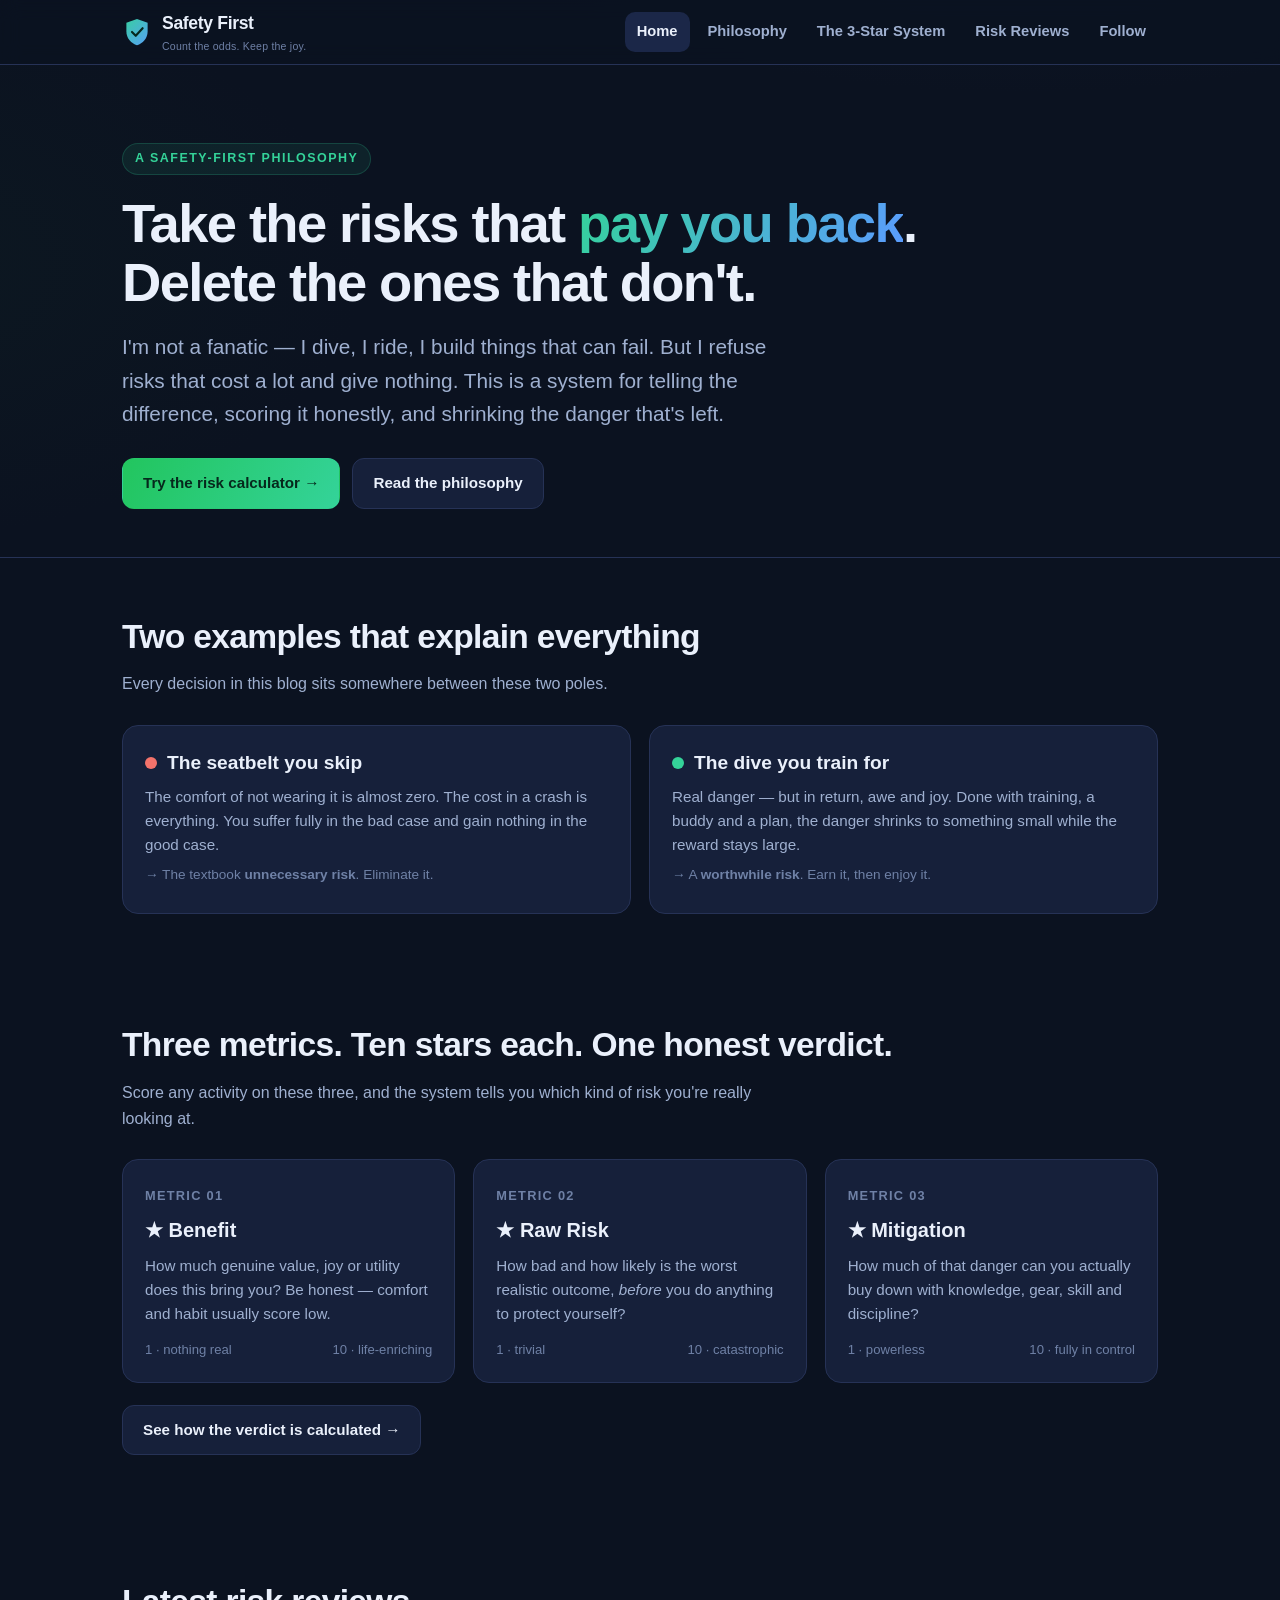
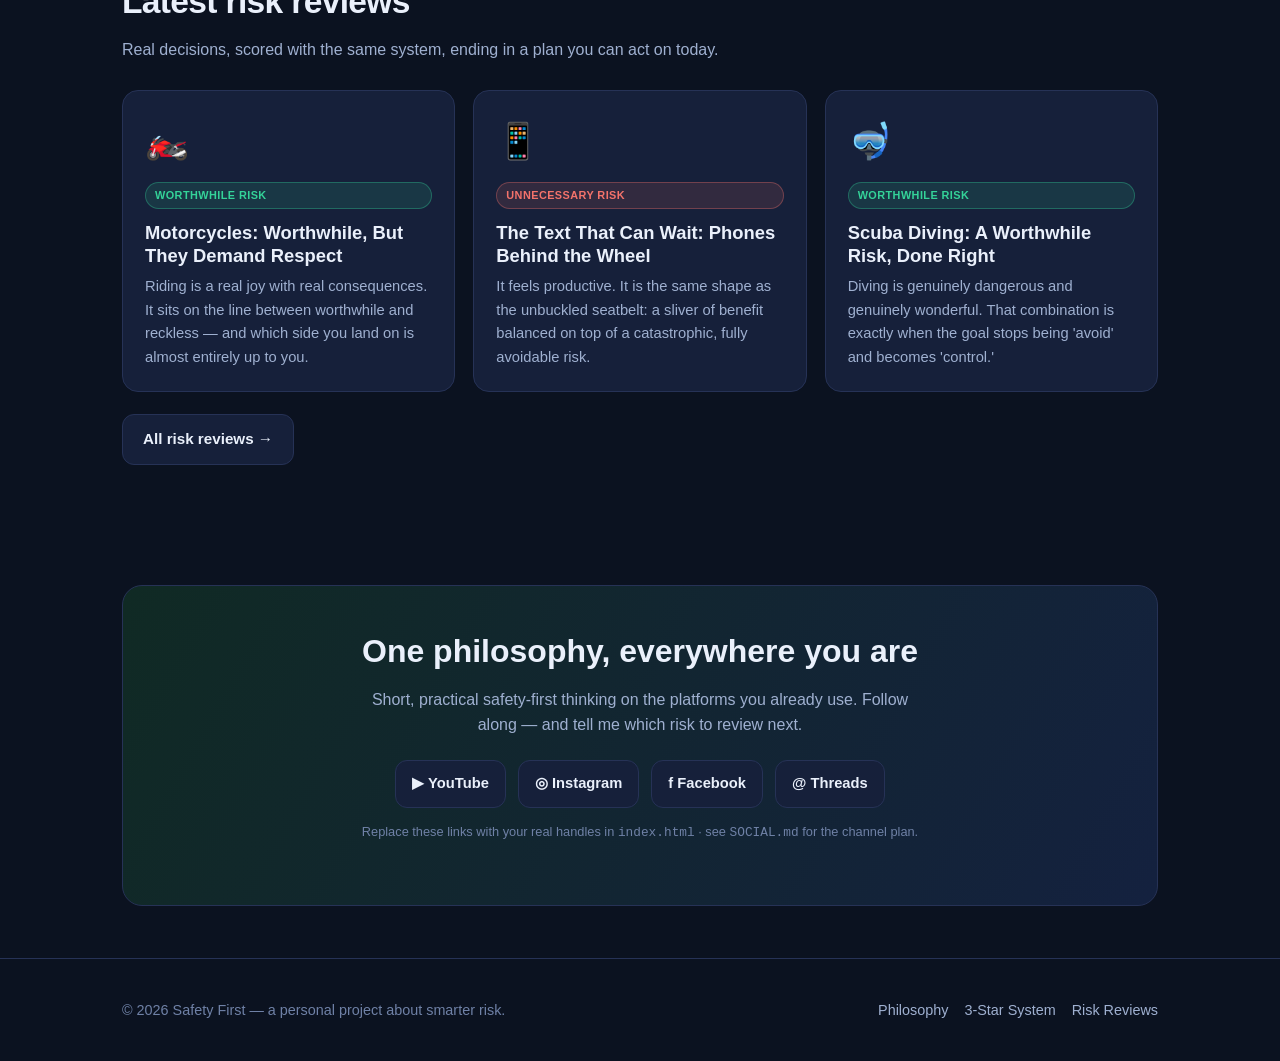
==== index.html @ abf7e09a "Deploy Safety First site to GitHub Pages (root of gh-pages branch)" ====
<!DOCTYPE html>
<html lang="en">
<head>
  <meta charset="utf-8" />
  <meta name="viewport" content="width=device-width, initial-scale=1" />
  <title>Safety First — Count the odds. Keep the joy.</title>
  <meta name="description" content="A personal philosophy for telling unnecessary risks from worthwhile ones — and a 3-metric, 10-star system to score any decision." />
  <link rel="stylesheet" href="assets/style.css" />
</head>
<body>
  <header class="site-header">
    <div class="wrap">
      <a class="brand" href="index.html">
        <svg class="shield" viewBox="0 0 48 48" xmlns="http://www.w3.org/2000/svg" aria-hidden="true"><defs><linearGradient id="sfg" x1="0" y1="0" x2="48" y2="48" gradientUnits="userSpaceOnUse"><stop stop-color="#34d399"/><stop offset="1" stop-color="#5b9bff"/></linearGradient></defs><path d="M24 3 L41 9 V23 C41 34 33 42 24 45 C15 42 7 34 7 23 V9 Z" fill="url(#sfg)"/><path d="M16 24 L22 30 L33 18" stroke="#06281c" stroke-width="3.4" stroke-linecap="round" stroke-linejoin="round" fill="none"/></svg>
        <span>Safety First<small>Count the odds. Keep the joy.</small></span>
      </a>
      <button class="nav-toggle" aria-label="Menu">☰</button>
      <nav class="site-nav">
        <a href="index.html">Home</a>
        <a href="philosophy.html">Philosophy</a>
        <a href="ratings.html">The 3-Star System</a>
        <a href="blog.html">Risk Reviews</a>
        <a href="#follow">Follow</a>
      </nav>
    </div>
  </header>

  <main>
    <section class="hero">
      <div class="wrap">
        <span class="eyebrow">A safety-first philosophy</span>
        <h1>Take the risks that <span class="grad">pay you back</span>.<br />Delete the ones that don't.</h1>
        <p class="lede">I'm not a fanatic — I dive, I ride, I build things that can fail. But I refuse risks that cost a lot and give nothing. This is a system for telling the difference, scoring it honestly, and shrinking the danger that's left.</p>
        <div class="cta-row">
          <a class="btn btn-primary" href="ratings.html">Try the risk calculator →</a>
          <a class="btn btn-ghost" href="philosophy.html">Read the philosophy</a>
        </div>
      </div>
    </section>

    <hr class="divider" />

    <section class="block">
      <div class="wrap">
        <div class="section-head">
          <h2>Two examples that explain everything</h2>
          <p>Every decision in this blog sits somewhere between these two poles.</p>
        </div>
        <div class="taxonomy">
          <div class="tax-card band-bad">
            <h3><span class="dot"></span>The seatbelt you skip</h3>
            <p>The comfort of not wearing it is almost zero. The cost in a crash is everything. You suffer fully in the bad case and gain nothing in the good case.</p>
            <p class="eg">→ The textbook <strong>unnecessary risk</strong>. Eliminate it.</p>
          </div>
          <div class="tax-card band-good">
            <h3><span class="dot"></span>The dive you train for</h3>
            <p>Real danger — but in return, awe and joy. Done with training, a buddy and a plan, the danger shrinks to something small while the reward stays large.</p>
            <p class="eg">→ A <strong>worthwhile risk</strong>. Earn it, then enjoy it.</p>
          </div>
        </div>
      </div>
    </section>

    <section class="block">
      <div class="wrap">
        <div class="section-head">
          <h2>Three metrics. Ten stars each. One honest verdict.</h2>
          <p>Score any activity on these three, and the system tells you which kind of risk you're really looking at.</p>
        </div>
        <div class="three">
          <div class="metric-card">
            <span class="num">METRIC 01</span>
            <h3>★ Benefit</h3>
            <p>How much genuine value, joy or utility does this bring you? Be honest — comfort and habit usually score low.</p>
            <div class="scale"><span>1 · nothing real</span><span>10 · life-enriching</span></div>
          </div>
          <div class="metric-card">
            <span class="num">METRIC 02</span>
            <h3>★ Raw Risk</h3>
            <p>How bad and how likely is the worst realistic outcome, <em>before</em> you do anything to protect yourself?</p>
            <div class="scale"><span>1 · trivial</span><span>10 · catastrophic</span></div>
          </div>
          <div class="metric-card">
            <span class="num">METRIC 03</span>
            <h3>★ Mitigation</h3>
            <p>How much of that danger can you actually buy down with knowledge, gear, skill and discipline?</p>
            <div class="scale"><span>1 · powerless</span><span>10 · fully in control</span></div>
          </div>
        </div>
        <p style="margin-top:22px"><a class="btn btn-ghost" href="ratings.html">See how the verdict is calculated →</a></p>
      </div>
    </section>

    <section class="block">
      <div class="wrap">
        <div class="section-head">
          <h2>Latest risk reviews</h2>
          <p>Real decisions, scored with the same system, ending in a plan you can act on today.</p>
        </div>
        <div id="featured" class="cards"><!-- rendered by app.js --></div>
        <p style="margin-top:22px"><a class="btn btn-ghost" href="blog.html">All risk reviews →</a></p>
      </div>
    </section>

    <section class="block" id="follow">
      <div class="wrap">
        <div class="cta-band">
          <h2>One philosophy, everywhere you are</h2>
          <p>Short, practical safety-first thinking on the platforms you already use. Follow along — and tell me which risk to review next.</p>
          <div class="socials" style="justify-content:center">
            <a class="social-btn" href="https://youtube.com/@safetyfirst" rel="noopener" target="_blank">▶ YouTube</a>
            <a class="social-btn" href="https://instagram.com/safetyfirst" rel="noopener" target="_blank">◎ Instagram</a>
            <a class="social-btn" href="https://facebook.com/safetyfirst" rel="noopener" target="_blank">f Facebook</a>
            <a class="social-btn" href="https://threads.net/@safetyfirst" rel="noopener" target="_blank">@ Threads</a>
          </div>
          <p style="font-size:0.8rem;margin-top:14px;color:var(--ink-faint)">Replace these links with your real handles in <code>index.html</code> · see <code>SOCIAL.md</code> for the channel plan.</p>
        </div>
      </div>
    </section>
  </main>

  <footer class="site-footer">
    <div class="wrap">
      <div>© <span data-year></span> Safety First — a personal project about smarter risk.</div>
      <div class="foot-links">
        <a href="philosophy.html">Philosophy</a>
        <a href="ratings.html">3-Star System</a>
        <a href="blog.html">Risk Reviews</a>
      </div>
    </div>
  </footer>

  <script src="data/posts.js"></script>
  <script src="assets/app.js"></script>
</body>
</html>
---- assets/style.css ----
/* Safety First — styles. Vanilla CSS, no build. */

:root {
  --bg: #0b1220;
  --bg-soft: #111a2e;
  --card: #16203a;
  --card-2: #1b2748;
  --line: #263256;
  --ink: #eaf0fb;
  --ink-dim: #9fb0d0;
  --ink-faint: #6f81a6;
  --brand: #34d399;     /* worthwhile green */
  --brand-2: #22c55e;
  --amber: #f5b13d;
  --red: #f4736b;
  --accent: #5b9bff;
  --shadow: 0 14px 40px rgba(0, 0, 0, 0.35);
  --radius: 16px;
  --maxw: 1080px;
  --font: -apple-system, BlinkMacSystemFont, "Segoe UI", Roboto, Helvetica, Arial, sans-serif;
}

* { box-sizing: border-box; }

html { scroll-behavior: smooth; }

body {
  margin: 0;
  font-family: var(--font);
  background: radial-gradient(1200px 600px at 80% -10%, #16224080 0%, transparent 60%),
    radial-gradient(900px 500px at -10% 10%, #102a2440 0%, transparent 55%), var(--bg);
  color: var(--ink);
  line-height: 1.6;
  -webkit-font-smoothing: antialiased;
}

a { color: var(--accent); text-decoration: none; }
a:hover { text-decoration: underline; }

.wrap { max-width: var(--maxw); margin: 0 auto; padding: 0 22px; }

/* ---------- Header / nav ---------- */
.site-header {
  position: sticky; top: 0; z-index: 40;
  backdrop-filter: blur(10px);
  background: rgba(11, 18, 32, 0.78);
  border-bottom: 1px solid var(--line);
}
.site-header .wrap { display: flex; align-items: center; gap: 18px; height: 64px; }
.brand { display: flex; align-items: center; gap: 10px; font-weight: 800; letter-spacing: -0.02em; color: var(--ink); font-size: 1.1rem; }
.brand:hover { text-decoration: none; }
.brand .shield { width: 30px; height: 30px; }
.brand small { display: block; font-weight: 500; font-size: 0.66rem; color: var(--ink-faint); letter-spacing: 0.02em; }
nav.site-nav { margin-left: auto; display: flex; gap: 6px; align-items: center; }
nav.site-nav a { color: var(--ink-dim); padding: 8px 12px; border-radius: 10px; font-weight: 600; font-size: 0.92rem; }
nav.site-nav a:hover { color: var(--ink); background: var(--card); text-decoration: none; }
nav.site-nav a.active { color: var(--ink); background: var(--card-2); }
.nav-toggle { display: none; margin-left: auto; background: var(--card); border: 1px solid var(--line); color: var(--ink); width: 42px; height: 38px; border-radius: 10px; font-size: 1.1rem; cursor: pointer; }

/* ---------- Hero ---------- */
.hero { padding: 78px 0 48px; }
.hero h1 { font-size: clamp(2.1rem, 5vw, 3.4rem); line-height: 1.08; letter-spacing: -0.03em; margin: 0 0 18px; }
.hero h1 .grad { background: linear-gradient(120deg, var(--brand), var(--accent)); -webkit-background-clip: text; background-clip: text; color: transparent; }
.hero .lede { font-size: clamp(1.05rem, 2.2vw, 1.3rem); color: var(--ink-dim); max-width: 680px; margin: 0 0 28px; }
.eyebrow { display: inline-block; font-size: 0.78rem; font-weight: 700; letter-spacing: 0.12em; text-transform: uppercase; color: var(--brand); background: #34d39915; border: 1px solid #34d39933; padding: 5px 12px; border-radius: 999px; margin-bottom: 20px; }
.cta-row { display: flex; gap: 12px; flex-wrap: wrap; }

.btn { display: inline-flex; align-items: center; gap: 8px; padding: 12px 20px; border-radius: 12px; font-weight: 700; font-size: 0.95rem; cursor: pointer; border: 1px solid transparent; }
.btn:hover { text-decoration: none; transform: translateY(-1px); }
.btn-primary { background: linear-gradient(120deg, var(--brand-2), var(--brand)); color: #06281c; }
.btn-ghost { background: var(--card); border-color: var(--line); color: var(--ink); }

/* ---------- Sections ---------- */
section.block { padding: 52px 0; }
.section-head { margin-bottom: 28px; }
.section-head h2 { font-size: clamp(1.5rem, 3vw, 2.1rem); letter-spacing: -0.02em; margin: 0 0 8px; }
.section-head p { color: var(--ink-dim); max-width: 640px; margin: 0; }
.divider { border: 0; border-top: 1px solid var(--line); margin: 0; }

/* ---------- Metric explainer cards ---------- */
.three { display: grid; grid-template-columns: repeat(3, 1fr); gap: 18px; }
.metric-card { background: var(--card); border: 1px solid var(--line); border-radius: var(--radius); padding: 22px; }
.metric-card .num { font-size: 0.8rem; font-weight: 800; color: var(--ink-faint); letter-spacing: 0.1em; }
.metric-card h3 { margin: 6px 0 8px; font-size: 1.25rem; }
.metric-card p { color: var(--ink-dim); margin: 0 0 12px; font-size: 0.95rem; }
.metric-card .scale { font-size: 0.82rem; color: var(--ink-faint); display: flex; justify-content: space-between; }

/* ---------- Taxonomy grid ---------- */
.taxonomy { display: grid; grid-template-columns: repeat(2, 1fr); gap: 18px; }
.tax-card { border: 1px solid var(--line); border-radius: var(--radius); padding: 22px; background: var(--card); }
.tax-card h3 { margin: 0 0 6px; display: flex; align-items: center; gap: 10px; font-size: 1.2rem; }
.tax-card .dot { width: 12px; height: 12px; border-radius: 50%; display: inline-block; }
.tax-card p { color: var(--ink-dim); margin: 6px 0; font-size: 0.95rem; }
.tax-card .eg { font-size: 0.85rem; color: var(--ink-faint); }
.band-good .dot, .dot.good { background: var(--brand); }
.band-warn .dot, .dot.warn { background: var(--amber); }
.band-bad .dot, .dot.bad { background: var(--red); }

/* ---------- Risk card (the computed verdict) ---------- */
.risk-card { background: linear-gradient(180deg, var(--card-2), var(--card)); border: 1px solid var(--line); border-radius: var(--radius); padding: 24px; box-shadow: var(--shadow); margin: 26px 0; border-left: 5px solid var(--line); }
.risk-card.band-good { border-left-color: var(--brand); }
.risk-card.band-warn { border-left-color: var(--amber); }
.risk-card.band-bad { border-left-color: var(--red); }
.risk-card-top { display: flex; align-items: center; gap: 14px; flex-wrap: wrap; margin-bottom: 18px; }
.verdict-badge { font-weight: 800; font-size: 0.82rem; letter-spacing: 0.04em; padding: 6px 12px; border-radius: 999px; text-transform: uppercase; }
.verdict-badge.sm { font-size: 0.68rem; padding: 4px 9px; }
.verdict-badge.band-good { background: #34d39920; color: var(--brand); border: 1px solid #34d39955; }
.verdict-badge.band-warn { background: #f5b13d20; color: var(--amber); border: 1px solid #f5b13d55; }
.verdict-badge.band-bad { background: #f4736b20; color: var(--red); border: 1px solid #f4736b55; }
.verdict-tagline { color: var(--ink-dim); font-size: 0.98rem; }

.metrics { display: grid; grid-template-columns: repeat(3, 1fr); gap: 16px; margin-bottom: 18px; }
.metric-head { display: flex; justify-content: space-between; align-items: baseline; }
.metric-name { font-weight: 700; font-size: 0.95rem; }
.metric-num { font-size: 0.8rem; color: var(--ink-faint); font-weight: 700; }
.metric-hint { font-size: 0.78rem; color: var(--ink-faint); margin: 4px 0 0; }
.stars { display: inline-flex; gap: 1px; margin-top: 4px; }
.star { font-size: 0.95rem; line-height: 1; }
.star.on { color: var(--amber); }
.star.off { color: #2c3a5e; }

.residual { border-top: 1px dashed var(--line); padding-top: 14px; margin-top: 4px; }
.residual-label { display: block; font-size: 0.8rem; color: var(--ink-faint); margin-bottom: 4px; }
.residual-num { margin-left: 8px; font-size: 0.8rem; color: var(--ink-faint); font-weight: 700; }
.verdict-reco { margin: 14px 0 0; font-size: 0.98rem; color: var(--ink); background: #0b122060; border: 1px solid var(--line); border-radius: 12px; padding: 12px 14px; }

/* ---------- Calculator ---------- */
.calc { display: grid; grid-template-columns: 1fr 1.1fr; gap: 24px; align-items: start; }
.calc-controls { background: var(--card); border: 1px solid var(--line); border-radius: var(--radius); padding: 24px; }
.slider-group { margin-bottom: 22px; }
.slider-group:last-child { margin-bottom: 0; }
.slider-label { display: flex; justify-content: space-between; font-weight: 700; margin-bottom: 8px; }
.slider-label .v { color: var(--amber); font-variant-numeric: tabular-nums; }
.slider-group p { margin: 0 0 10px; font-size: 0.82rem; color: var(--ink-faint); }
input[type="range"] { width: 100%; accent-color: var(--brand); height: 6px; }

/* ---------- Post cards grid ---------- */
.cards { display: grid; grid-template-columns: repeat(3, 1fr); gap: 18px; }
.post-card { display: flex; flex-direction: column; background: var(--card); border: 1px solid var(--line); border-radius: var(--radius); overflow: hidden; color: var(--ink); transition: transform 0.15s, border-color 0.15s; }
.post-card:hover { text-decoration: none; transform: translateY(-3px); border-color: #34507f; }
.post-card-emoji { font-size: 2.2rem; padding: 22px 22px 0; }
.post-card-body { padding: 12px 22px 22px; display: flex; flex-direction: column; gap: 8px; }
.post-card-body h3 { margin: 4px 0 0; font-size: 1.15rem; line-height: 1.25; }
.post-card-activity { font-size: 0.82rem; color: var(--ink-faint); margin: 0; }
.post-card-summary { color: var(--ink-dim); font-size: 0.92rem; margin: 0; }
.post-card-meta { font-size: 0.78rem; color: var(--ink-faint); margin-top: auto; padding-top: 6px; }

/* ---------- Single post ---------- */
.post { max-width: 760px; margin: 0 auto; padding: 36px 0 64px; }
.post-header { margin-bottom: 8px; }
.post-emoji-lg { font-size: 3rem; }
.post-tags { display: flex; gap: 8px; flex-wrap: wrap; margin: 10px 0; }
.tag { font-size: 0.74rem; color: var(--ink-dim); background: var(--card); border: 1px solid var(--line); padding: 3px 9px; border-radius: 999px; }
.post-header h1 { font-size: clamp(1.7rem, 4vw, 2.5rem); line-height: 1.12; letter-spacing: -0.02em; margin: 6px 0 10px; }
.post-activity { color: var(--ink-dim); margin: 0; }
.post-meta { color: var(--ink-faint); font-size: 0.85rem; margin: 4px 0 0; }
.post-body { font-size: 1.07rem; }
.post-body p { margin: 0 0 18px; }
.post-section { margin: 34px 0; }
.post-section h2 { font-size: 1.35rem; letter-spacing: -0.01em; border-bottom: 1px solid var(--line); padding-bottom: 8px; }
.measures, .action-plan { padding-left: 22px; }
.measures li, .action-plan li { margin: 9px 0; }
.post-section.action { background: var(--card); border: 1px solid var(--line); border-left: 4px solid var(--brand); border-radius: var(--radius); padding: 22px 24px; }
.action-intro { color: var(--ink-dim); margin-top: 0; }
.back-link { display: inline-block; margin-top: 24px; font-weight: 600; }

/* ---------- Social ---------- */
.socials { display: flex; gap: 12px; flex-wrap: wrap; }
.social-btn { display: inline-flex; align-items: center; gap: 9px; padding: 11px 16px; border-radius: 12px; background: var(--card); border: 1px solid var(--line); color: var(--ink); font-weight: 600; font-size: 0.92rem; }
.social-btn:hover { text-decoration: none; border-color: #34507f; transform: translateY(-1px); }
.social-btn .ico { width: 20px; height: 20px; }

/* ---------- CTA band ---------- */
.cta-band { background: linear-gradient(120deg, #102a24, #14213f); border: 1px solid var(--line); border-radius: 20px; padding: 40px; text-align: center; }
.cta-band h2 { margin: 0 0 10px; font-size: clamp(1.5rem, 3vw, 2rem); }
.cta-band p { color: var(--ink-dim); max-width: 560px; margin: 0 auto 22px; }

/* ---------- Footer ---------- */
.site-footer { border-top: 1px solid var(--line); padding: 40px 0; color: var(--ink-faint); font-size: 0.9rem; }
.site-footer .wrap { display: flex; flex-wrap: wrap; gap: 20px; justify-content: space-between; align-items: center; }
.site-footer .foot-links { display: flex; gap: 16px; flex-wrap: wrap; }
.site-footer a { color: var(--ink-dim); }

/* ---------- Prose pages (philosophy) ---------- */
.prose { max-width: 760px; margin: 0 auto; }
.prose h2 { font-size: 1.5rem; letter-spacing: -0.01em; margin-top: 40px; }
.prose h3 { font-size: 1.18rem; margin-top: 28px; }
.prose p, .prose li { color: var(--ink); font-size: 1.05rem; }
.prose blockquote { border-left: 4px solid var(--brand); margin: 24px 0; padding: 6px 18px; color: var(--ink-dim); background: var(--card); border-radius: 0 12px 12px 0; }
.callout { background: var(--card); border: 1px solid var(--line); border-radius: var(--radius); padding: 18px 20px; margin: 22px 0; }
.callout strong { color: var(--brand); }

/* ---------- Responsive ---------- */
@media (max-width: 860px) {
  .three, .taxonomy, .cards, .metrics, .calc { grid-template-columns: 1fr; }
  nav.site-nav { position: absolute; top: 64px; right: 0; left: 0; flex-direction: column; align-items: stretch; background: var(--bg-soft); border-bottom: 1px solid var(--line); padding: 10px 22px; display: none; }
  nav.site-nav.open { display: flex; }
  .nav-toggle { display: block; }
}
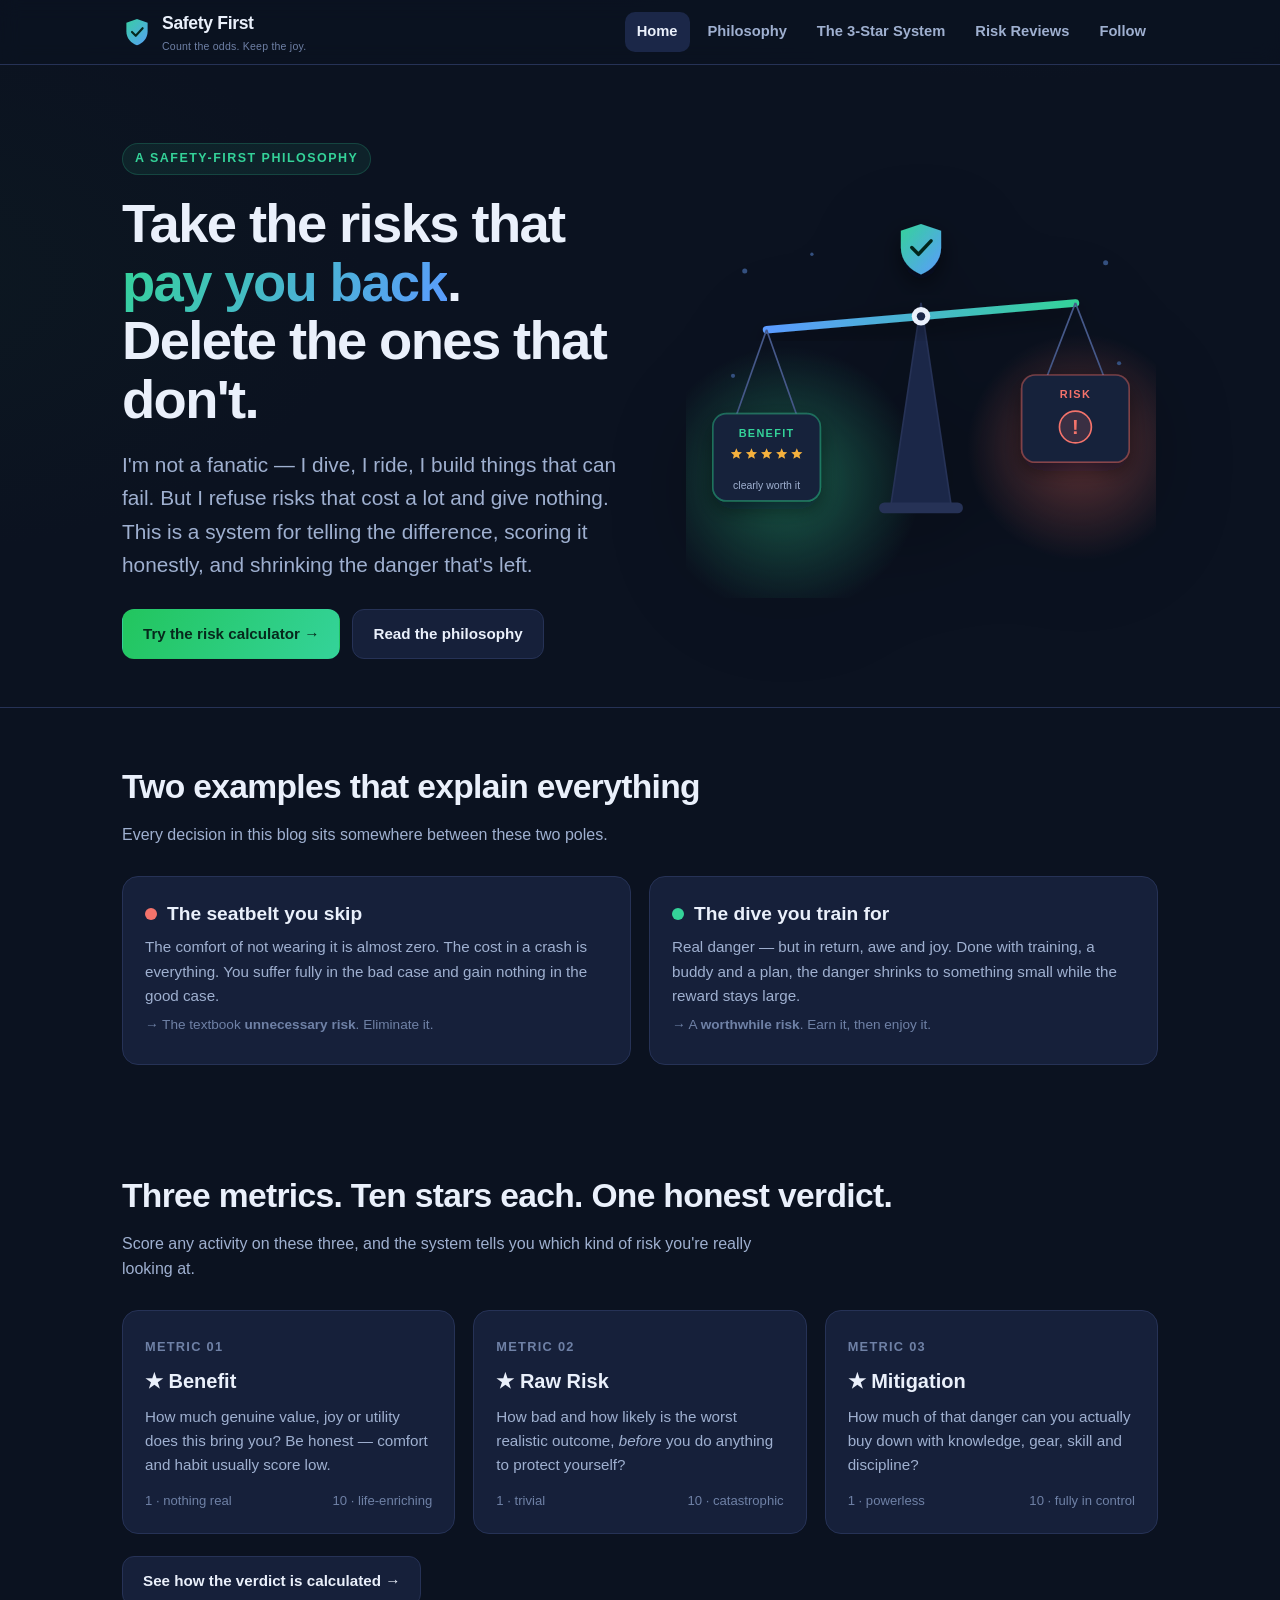
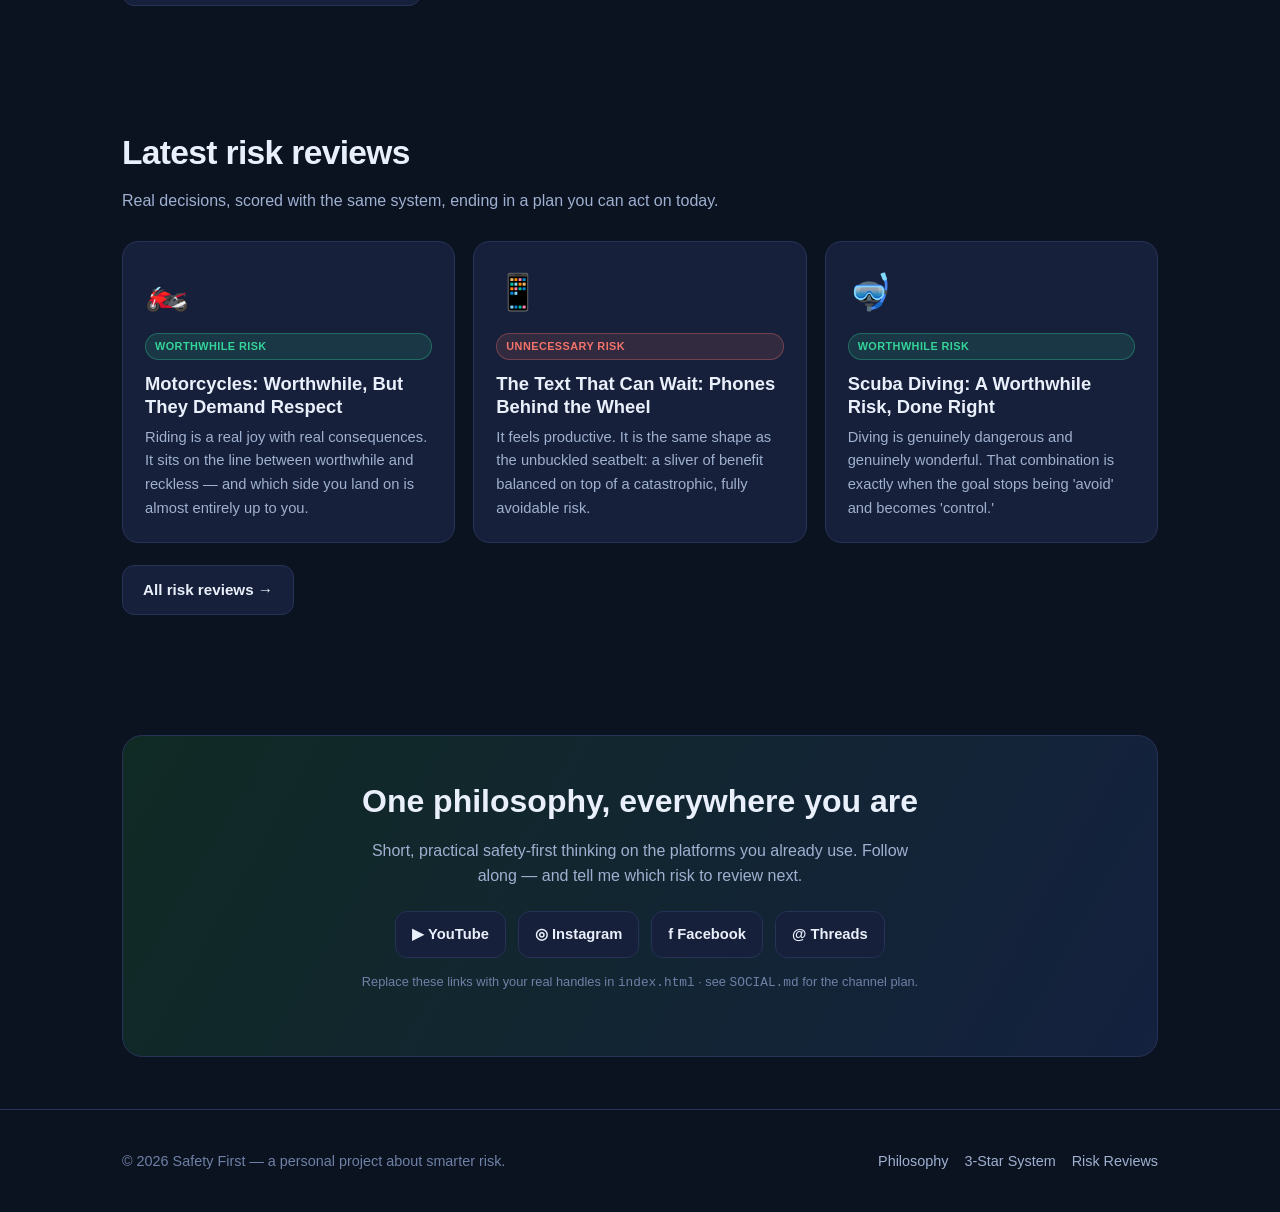
==== commit 02e08d74: "Deploy hero art update" ====
--- a/index.html
+++ b/index.html
@@ -27,13 +27,18 @@
 
   <main>
     <section class="hero">
-      <div class="wrap">
-        <span class="eyebrow">A safety-first philosophy</span>
-        <h1>Take the risks that <span class="grad">pay you back</span>.<br />Delete the ones that don't.</h1>
-        <p class="lede">I'm not a fanatic — I dive, I ride, I build things that can fail. But I refuse risks that cost a lot and give nothing. This is a system for telling the difference, scoring it honestly, and shrinking the danger that's left.</p>
-        <div class="cta-row">
-          <a class="btn btn-primary" href="ratings.html">Try the risk calculator →</a>
-          <a class="btn btn-ghost" href="philosophy.html">Read the philosophy</a>
+      <div class="wrap hero-grid">
+        <div class="hero-copy">
+          <span class="eyebrow">A safety-first philosophy</span>
+          <h1>Take the risks that <span class="grad">pay you back</span>.<br />Delete the ones that don't.</h1>
+          <p class="lede">I'm not a fanatic — I dive, I ride, I build things that can fail. But I refuse risks that cost a lot and give nothing. This is a system for telling the difference, scoring it honestly, and shrinking the danger that's left.</p>
+          <div class="cta-row">
+            <a class="btn btn-primary" href="ratings.html">Try the risk calculator →</a>
+            <a class="btn btn-ghost" href="philosophy.html">Read the philosophy</a>
+          </div>
+        </div>
+        <div class="hero-art">
+          <img src="assets/hero-home.svg" alt="A balance weighing a high benefit against a controlled risk" width="470" height="394" />
         </div>
       </div>
     </section>
--- a/assets/style.css
+++ b/assets/style.css
@@ -65,6 +65,13 @@
 .eyebrow { display: inline-block; font-size: 0.78rem; font-weight: 700; letter-spacing: 0.12em; text-transform: uppercase; color: var(--brand); background: #34d39915; border: 1px solid #34d39933; padding: 5px 12px; border-radius: 999px; margin-bottom: 20px; }
 .cta-row { display: flex; gap: 12px; flex-wrap: wrap; }
 
+/* Hero artwork */
+.hero-grid { display: grid; grid-template-columns: 1.05fr 0.95fr; gap: 40px; align-items: center; }
+.hero-copy { min-width: 0; }
+.hero-art { display: flex; justify-content: center; }
+.hero-art img { width: 100%; max-width: 470px; height: auto; display: block; filter: drop-shadow(0 24px 44px rgba(0, 0, 0, 0.45)); }
+.page-banner { width: 100%; height: auto; display: block; border-radius: 20px; margin: 26px 0 4px; box-shadow: var(--shadow); }
+
 .btn { display: inline-flex; align-items: center; gap: 8px; padding: 12px 20px; border-radius: 12px; font-weight: 700; font-size: 0.95rem; cursor: pointer; border: 1px solid transparent; }
 .btn:hover { text-decoration: none; transform: translateY(-1px); }
 .btn-primary { background: linear-gradient(120deg, var(--brand-2), var(--brand)); color: #06281c; }
@@ -192,7 +199,9 @@
 
 /* ---------- Responsive ---------- */
 @media (max-width: 860px) {
-  .three, .taxonomy, .cards, .metrics, .calc { grid-template-columns: 1fr; }
+  .three, .taxonomy, .cards, .metrics, .calc, .hero-grid { grid-template-columns: 1fr; }
+  .hero-art { margin-top: 6px; }
+  .hero-art img { max-width: 360px; }
   nav.site-nav { position: absolute; top: 64px; right: 0; left: 0; flex-direction: column; align-items: stretch; background: var(--bg-soft); border-bottom: 1px solid var(--line); padding: 10px 22px; display: none; }
   nav.site-nav.open { display: flex; }
   .nav-toggle { display: block; }
